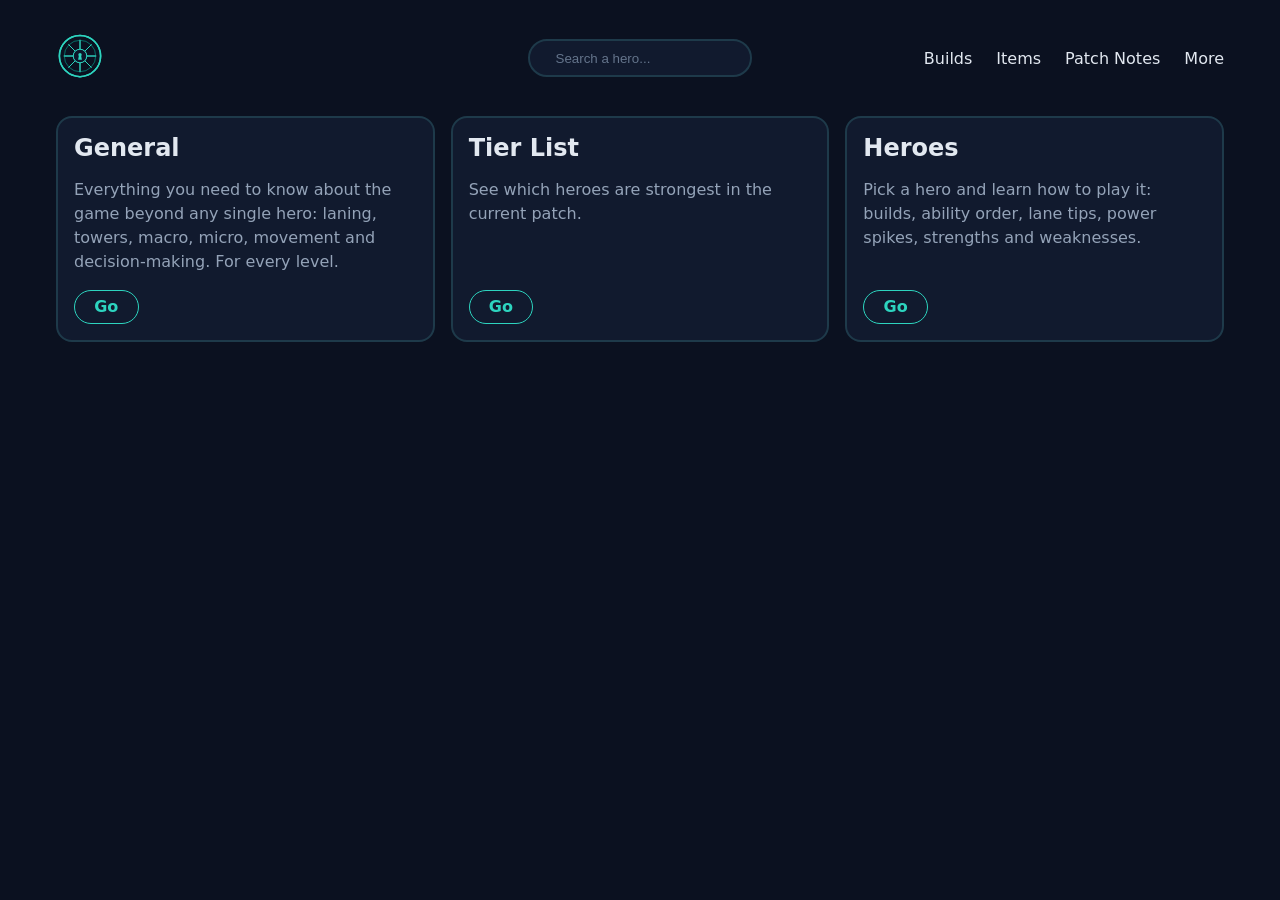
==== index.html @ 81b27a55 "Add home page with responsive layout" ====
<!DOCTYPE html>
<html lang="en">

<head>
    <meta charset="UTF-8">
    <meta name="viewport" content="width=device-width, initial-scale=1.0">
    <title>Deadlock Web</title>
    <link rel="stylesheet" href="style.css">
</head>

<body>
    <header>
        <a href="index.html">
            <img src="images/logo.svg" alt="Logo of Deadlock Web">
        </a>
        <input type="search" placeholder="Search a hero..." aria-label="Hero finder">
        <nav>
            <a href="#">Builds</a>
            <a href="#">Items</a>
            <a href="#">Patch Notes</a>
            <a href="#">More</a>
        </nav>
    </header>
    <main>
        <a href="#">
            <h2>General</h2>
            <p>Everything you need to know about the game beyond any single hero: laning, towers, macro, micro, movement
                and decision-making. For every level.</p>
            <span>Go</span>
        </a>
        <a href="#">
            <h2>Tier List</h2>
            <p>See which heroes are strongest in the current patch.</p>
            <span>Go</span>
        </a>
        <a href="#">
            <h2>Heroes</h2>
            <p>Pick a hero and learn how to play it: builds, ability order, lane tips, power spikes, strengths and
                weaknesses.</p>
            <span>Go</span>
        </a>
    </main>
</body>

</html>
---- style.css ----
* {
    box-sizing: border-box;
}

body {
    margin: 0;
    font-family: system-ui, -apple-system, BlinkMacSystemFont, 'Segoe UI', Roboto, Oxygen, Ubuntu, Cantarell, 'Open Sans', 'Helvetica Neue', sans-serif;
    background-color: #0b1120;
    color: #e2e8f0;
    padding: 1rem;
}

p {
    color: #94a3b8;
    margin: 0;
    line-height: 1.5;
}

h2 {
    margin: 0;
}

header {
    display: grid;
    grid-template-columns: 1fr auto 1fr;
    align-items: center;
    padding: 1rem;
    max-width: 1200px;
    margin: 0 auto;
}

a {
    color: inherit;
    text-decoration: none;
}

header img {
    height: 48px;
}

main {
    max-width: 1200px;
    margin: 0 auto;
    padding: 1rem;
    display: grid;
    grid-template-columns: repeat(3, 1fr);
    gap: 1rem;
}

main a {
    background-color: #111a2e;
    border: 2px solid #1e3a4a;
    border-radius: 1rem;
    padding: 1rem;
    transition: border 0.2s, background-color 0.2s;
    display: flex;
    flex-direction: column;
    gap: 1rem;
}

main a span {
    color: #2dd4bf;
    display: inline-block;
    padding: 0.4rem 1.2rem;
    border: 1px solid #2dd4bf;
    border-radius: 999px;
    font-weight: 600;
    margin-top: auto;
    align-self: flex-start;
    transition: background-color 0.2s, color 0.2s;
}

main a:hover {
    background-color: #14263a;
    border: 2px solid #2dd4bf;
}

main a:hover span {
    background-color: #2dd4bf;
    color: #0b1120;
}

nav {
    display: flex;
    gap: 1.5rem;
    justify-self: end;
}



input {
    background-color: #111a2e;
    color: #e2e8f0;
    border: 2px solid #1e3a4a;
    border-radius: 999px;
    padding: 0.6rem 1.6rem;
}

input::placeholder {
    color: #64748b;
}

input:focus {
    border-color: #2dd4bf;
    outline: none;
}

@media (max-width: 700px) {
    main {
        grid-template-columns: 1fr;
    }

    header {
        grid-template-columns: 1fr;
        justify-items: center;
        gap: 1rem;
    }

    nav {
        justify-self: center;
        flex-wrap: wrap;

    }
}
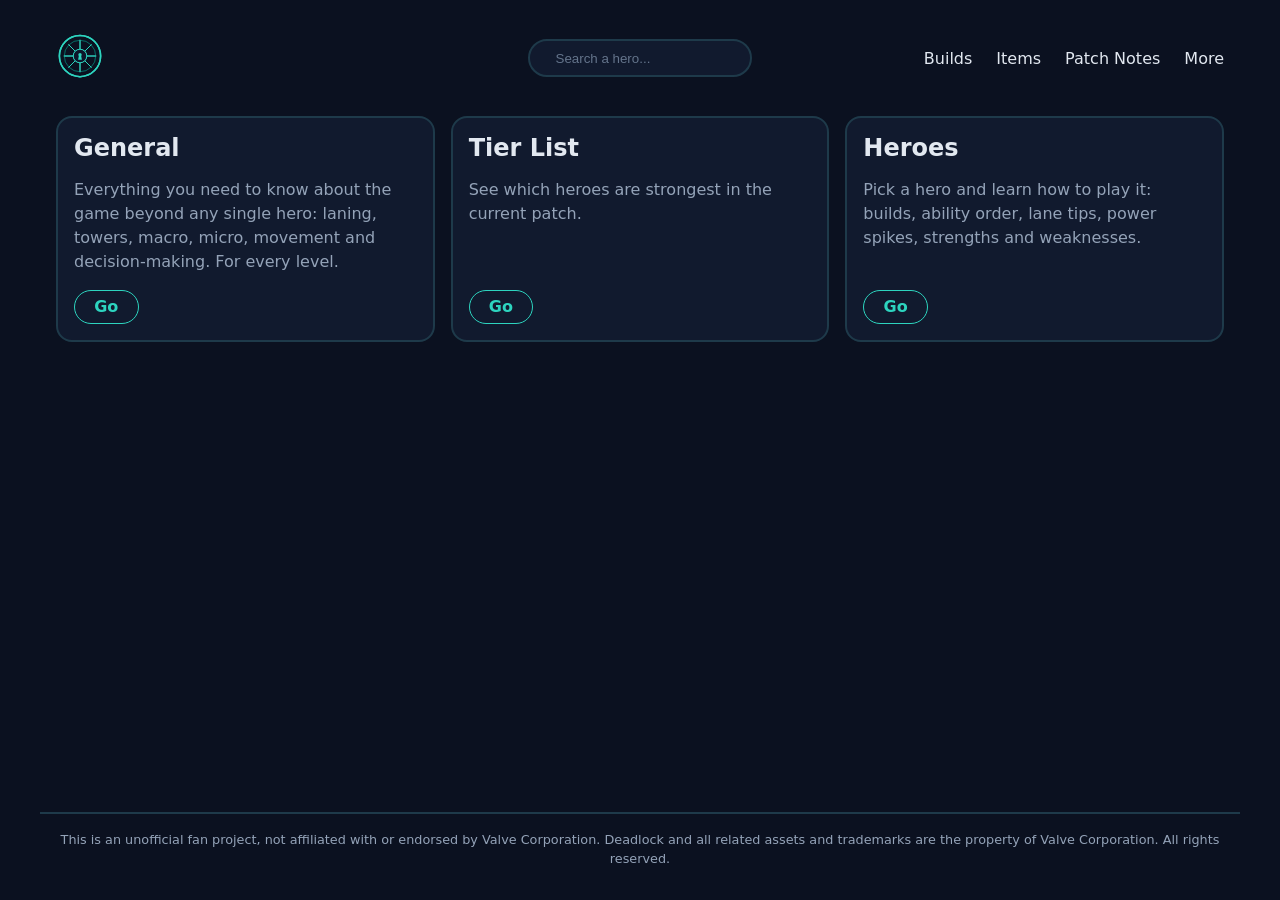
==== commit 8f8edf2d: "Add footer disclaimer and sticky footer" ====
--- a/index.html
+++ b/index.html
@@ -21,8 +21,8 @@
             <a href="#">More</a>
         </nav>
     </header>
-    <main>
-        <a href="#">
+    <main class="card-grid">
+        <a href="general.html">
             <h2>General</h2>
             <p>Everything you need to know about the game beyond any single hero: laning, towers, macro, micro, movement
                 and decision-making. For every level.</p>
@@ -40,6 +40,9 @@
             <span>Go</span>
         </a>
     </main>
+    <footer>
+        <p class="disclaimer">This is an unofficial fan project, not affiliated with or endorsed by Valve Corporation. Deadlock and all related assets and trademarks are the property of Valve Corporation. All rights reserved.</p>
+    </footer>
 </body>
 
 </html>
--- a/style.css
+++ b/style.css
@@ -8,12 +8,20 @@
     background-color: #0b1120;
     color: #e2e8f0;
     padding: 1rem;
+    display: flex;
+    flex-direction: column;
+    min-height: 100vh;
 }
 
 p {
     color: #94a3b8;
     margin: 0;
     line-height: 1.5;
+}
+
+h1 {
+    text-align: center;
+    margin: 0.5rem 0 1.5rem;
 }
 
 h2 {
@@ -27,6 +35,7 @@
     padding: 1rem;
     max-width: 1200px;
     margin: 0 auto;
+    width: 100%;
 }
 
 a {
@@ -42,12 +51,18 @@
     max-width: 1200px;
     margin: 0 auto;
     padding: 1rem;
+    flex: 1;
+    width: 100%;
+}
+
+.card-grid {
     display: grid;
     grid-template-columns: repeat(3, 1fr);
     gap: 1rem;
+    align-content: start;
 }
 
-main a {
+.card-grid a {
     background-color: #111a2e;
     border: 2px solid #1e3a4a;
     border-radius: 1rem;
@@ -58,7 +73,7 @@
     gap: 1rem;
 }
 
-main a span {
+.card-grid a span {
     color: #2dd4bf;
     display: inline-block;
     padding: 0.4rem 1.2rem;
@@ -70,12 +85,12 @@
     transition: background-color 0.2s, color 0.2s;
 }
 
-main a:hover {
+.card-grid a:hover {
     background-color: #14263a;
     border: 2px solid #2dd4bf;
 }
 
-main a:hover span {
+.card-grid a:hover span {
     background-color: #2dd4bf;
     color: #0b1120;
 }
@@ -85,8 +100,6 @@
     gap: 1.5rem;
     justify-self: end;
 }
-
-
 
 input {
     background-color: #111a2e;
@@ -105,8 +118,31 @@
     outline: none;
 }
 
+.intro {
+    text-align: center;
+    font-size: 1.2rem;
+    margin-bottom: 1.5rem;
+}
+
+.four-columns {
+    grid-template-columns: repeat(4, 1fr);
+}
+
+footer {
+    max-width: 1200px;
+    margin: 2rem auto 0;
+    padding: 1rem;
+    border-top: 2px solid #1e3a4a;
+    width: 100%;
+}
+
+.disclaimer {
+    text-align: center;
+    font-size: 0.8rem;
+}
+
 @media (max-width: 700px) {
-    main {
+    .card-grid {
         grid-template-columns: 1fr;
     }
 
@@ -119,6 +155,5 @@
     nav {
         justify-self: center;
         flex-wrap: wrap;
-
     }
 }
